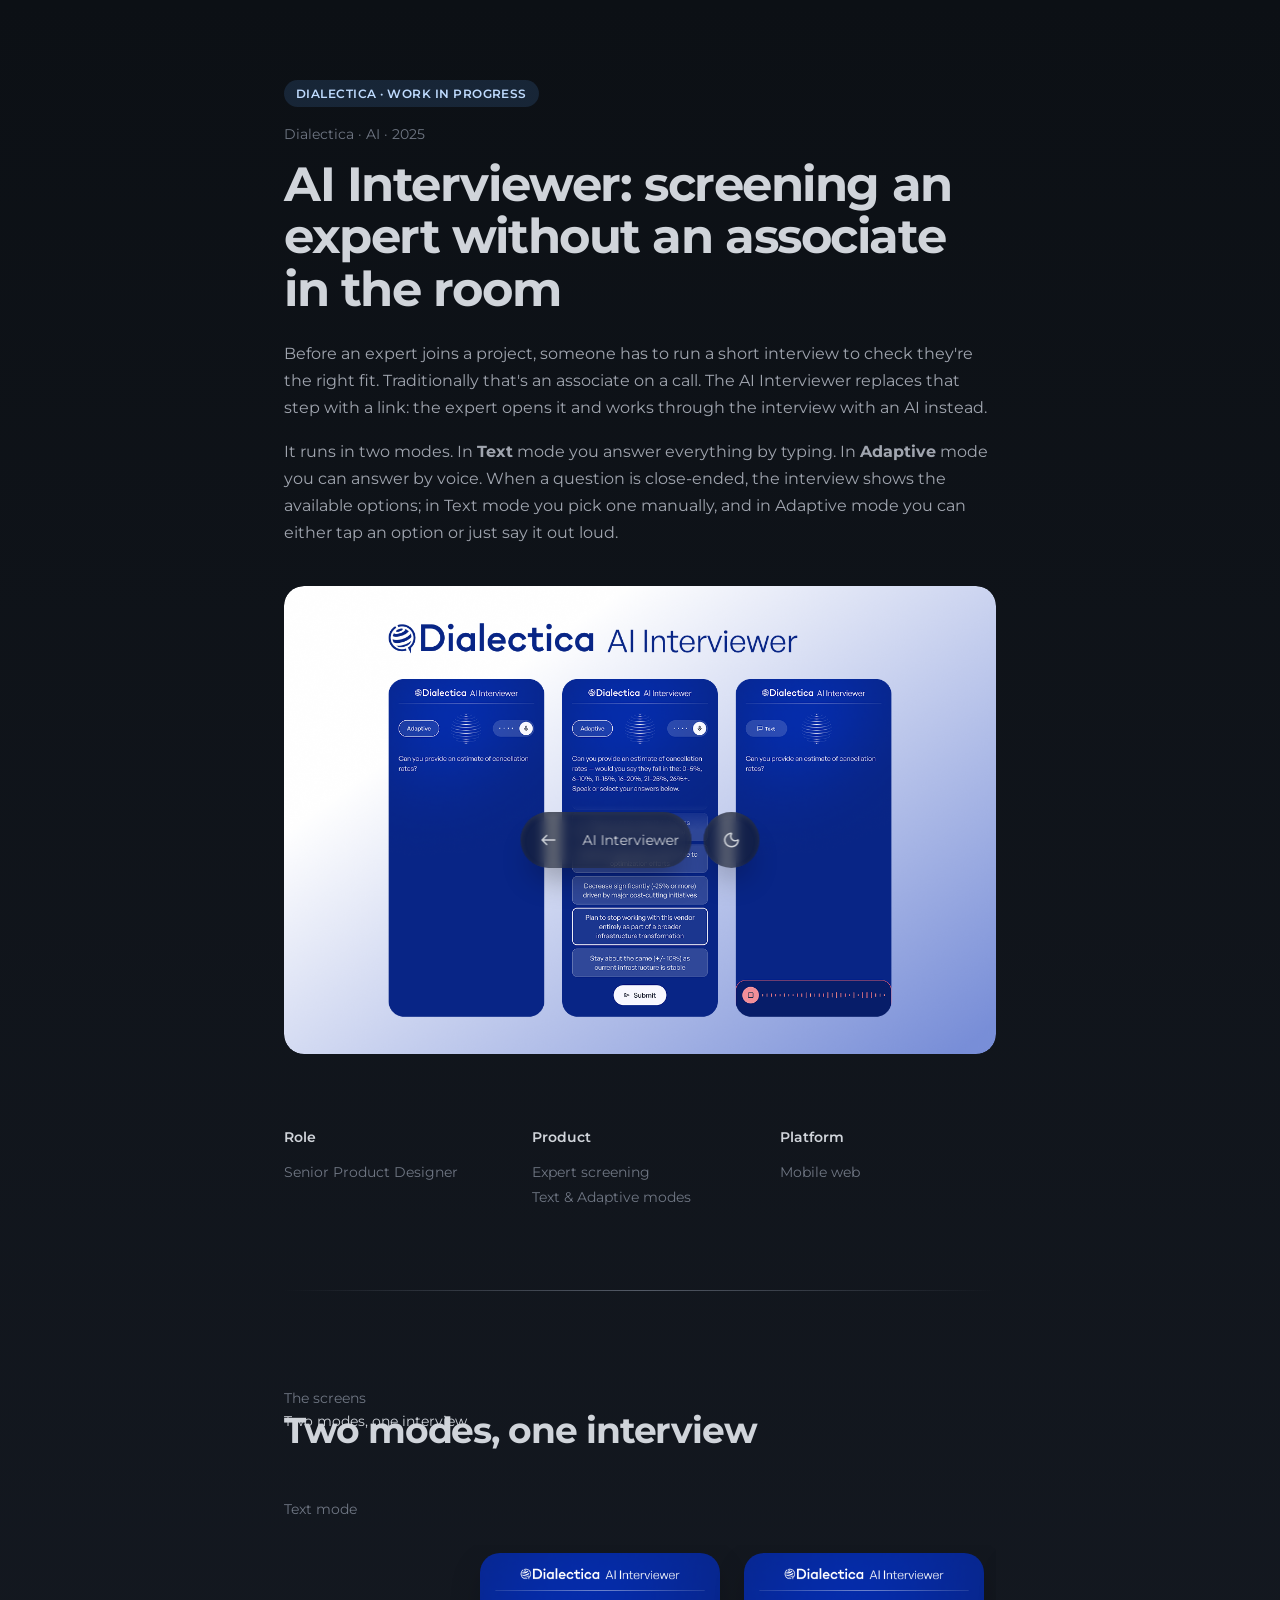
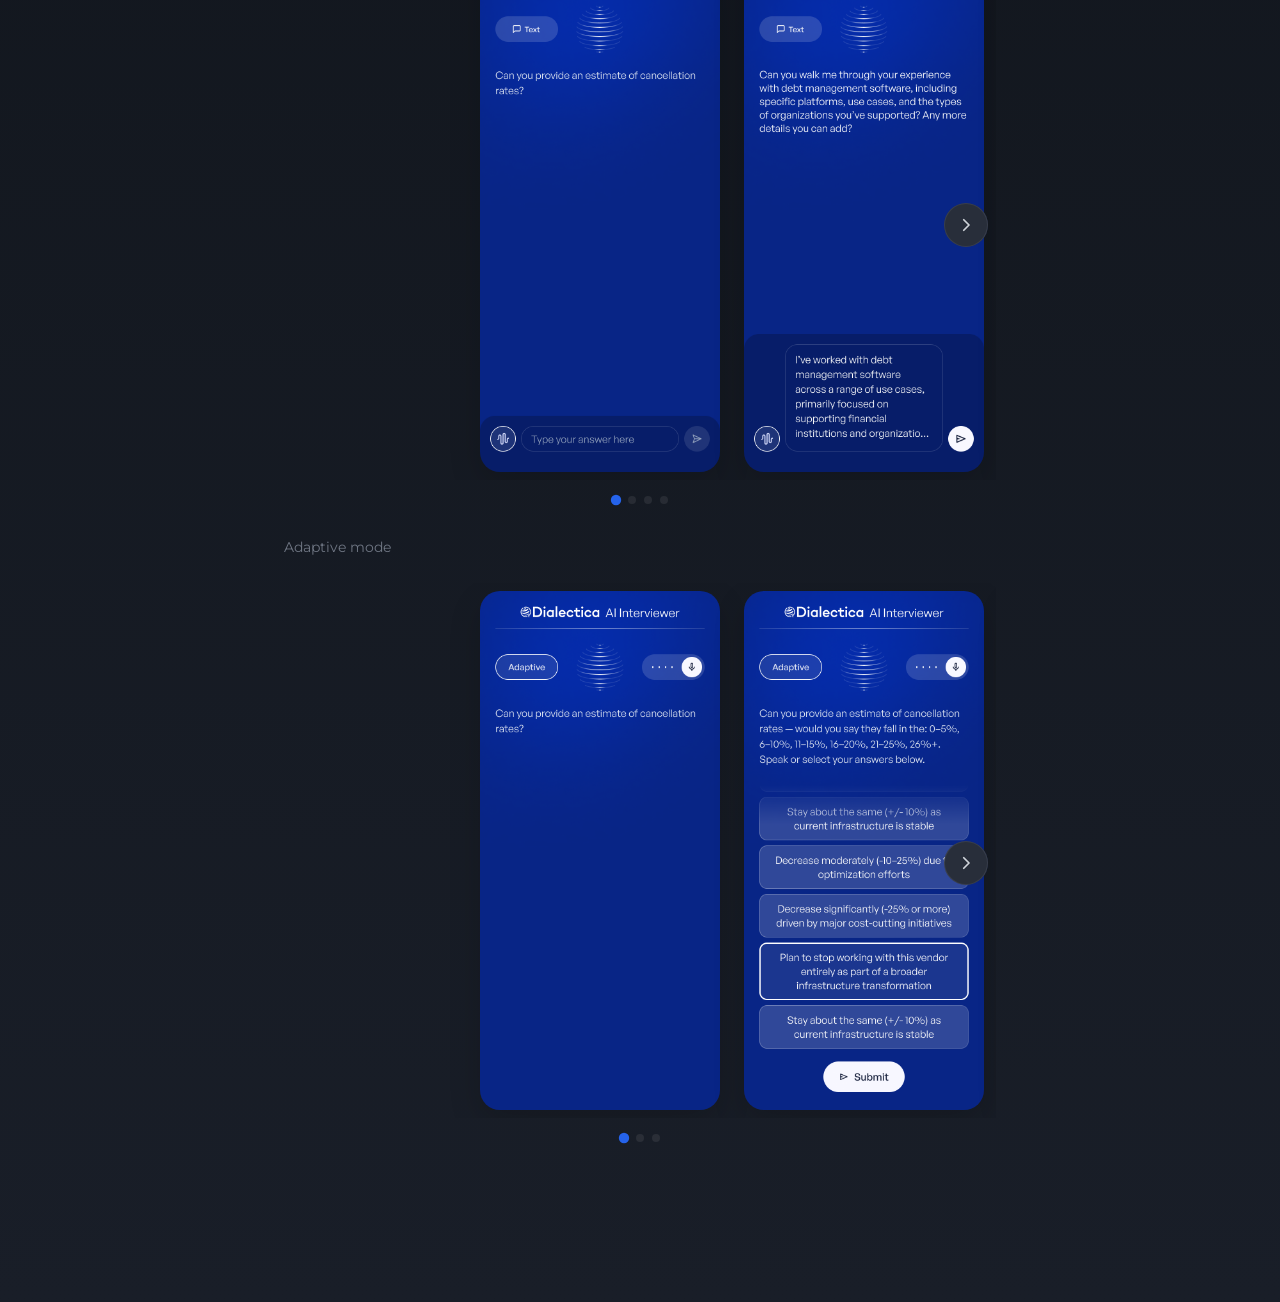
==== case-study-ai-interviewer.html @ 02caef3f "Revamed Present mode" ====
<!DOCTYPE html>
<html lang="en">
<head>
  <meta charset="UTF-8">
  <meta name="viewport" content="width=device-width, initial-scale=1.0">
  <title>AI Interviewer | Pavlos Aliko</title>
  <meta name="description" content="Dialectica's AI Interviewer: an expert screening interview run by an AI instead of an associate. Text and Adaptive (voice) modes.">
  <!-- Social share preview (Open Graph + Twitter) -->
  <meta property="og:type" content="article">
  <meta property="og:site_name" content="Pavlos Aliko">
  <meta property="og:url" content="https://pavlosaliko.design/case-study-ai-interviewer.html">
  <meta property="og:title" content="AI Interviewer | Pavlos Aliko">
  <meta property="og:description" content="Dialectica's AI Interviewer: an expert screening interview run by an AI instead of an associate. Text and Adaptive (voice) modes.">
  <meta property="og:image" content="https://pavlosaliko.design/Images/Case%20studies/AI%20Interviewer%20-%20Snapshot.png">
  <meta property="og:image:width" content="1280">
  <meta property="og:image:height" content="840">
  <meta property="og:image:alt" content="Dialectica AI Interviewer mobile screens">
  <meta name="twitter:card" content="summary_large_image">
  <meta name="twitter:title" content="AI Interviewer | Pavlos Aliko">
  <meta name="twitter:description" content="An expert screening interview run by an AI instead of an associate. Text and Adaptive (voice) modes.">
  <meta name="twitter:image" content="https://pavlosaliko.design/Images/Case%20studies/AI%20Interviewer%20-%20Snapshot.png">
  <link rel="icon" href="data:image/svg+xml,<svg xmlns='http://www.w3.org/2000/svg' viewBox='0 0 32 32'><circle cx='16' cy='16' r='16' fill='%23FFD600'/></svg>">
  <meta http-equiv="Cache-Control" content="no-cache, no-store, must-revalidate">
  <meta http-equiv="Pragma" content="no-cache">
  <meta http-equiv="Expires" content="0">
  <link rel="preconnect" href="https://fonts.googleapis.com">
  <link rel="preconnect" href="https://fonts.gstatic.com" crossorigin>
  <link href="https://fonts.googleapis.com/css2?family=Montserrat:wght@300;400;500;600;700&display=swap" rel="stylesheet">
  <link rel="stylesheet" href="design-system.css">
  <!-- Flash-free theme: apply before paint -->
  <script>
    (function() {
      var t = localStorage.getItem('theme');
      if (!t) { var h = new Date().getHours(); t = (h >= 18 || h < 8) ? 'dark' : 'light'; }
      if (t === 'dark') document.documentElement.setAttribute('data-theme', 'dark');
    })();
  </script>
  <style>
    /* ── Tag colors (AI Interviewer: blue) ── */
    .cs-tag-wip {
      color: #1e40af;
      background: #dbeafe;
    }

    [data-theme="dark"] .cs-tag-wip {
      color: #bfdbfe;
      background: rgba(96, 165, 250, 0.14);
    }

    /* ── Mode carousel ────────────────────────────────────────────
       A swipeable row of tall phone screens. Native scroll-snap does
       the swiping; the JS only wires up the arrows and dots. */
    .ai-carousel {
      position: relative;
      margin-top: var(--space-24);
    }

    .ai-carousel-track {
      display: flex;
      gap: var(--space-24);
      overflow-x: auto;
      scroll-snap-type: x mandatory;
      scroll-behavior: smooth;
      /* Room on the sides so the first/last slide can center. */
      padding: var(--space-8) max(var(--space-16), calc(50% - 160px));
      /* Hide scrollbar (cosmetic; swipe/arrows still work). */
      scrollbar-width: none;
      -ms-overflow-style: none;
      cursor: grab;
    }

    .ai-carousel-track::-webkit-scrollbar { display: none; }
    .ai-carousel-track.is-dragging { cursor: grabbing; scroll-behavior: auto; }
    .ai-carousel-track.is-dragging img { pointer-events: none; }

    .ai-slide {
      flex: 0 0 auto;
      width: clamp(240px, 62%, 300px);
      scroll-snap-align: center;
    }

    .ai-slide img {
      display: block;
      width: 100%;
      border-radius: var(--radius-xl);
      box-shadow: 0 12px 32px rgba(0,0,0,0.16);
      user-select: none;
      -webkit-user-select: none;
    }

    /* ── Arrows ── */
    .ai-arrow {
      position: absolute;
      top: 50%;
      transform: translateY(-50%);
      z-index: 2;
      width: 44px;
      height: 44px;
      display: flex;
      align-items: center;
      justify-content: center;
      border: 1px solid var(--border-meta);
      border-radius: var(--radius-pill);
      background: var(--surface-pill);
      color: var(--text-primary);
      cursor: pointer;
      transition: opacity 0.2s ease, background 0.2s ease;
      backdrop-filter: blur(8px);
    }

    .ai-arrow:hover { background: var(--surface-hover, var(--surface-pill)); }
    .ai-arrow--prev { left: var(--space-8); }
    .ai-arrow--next { right: var(--space-8); }
    .ai-arrow[disabled] { opacity: 0; pointer-events: none; }

    /* ── Dots ── */
    .ai-dots {
      display: flex;
      justify-content: center;
      gap: var(--space-8);
      margin-top: var(--space-16);
    }

    .ai-dot {
      width: 8px;
      height: 8px;
      padding: 0;
      border: none;
      border-radius: 50%;
      background: var(--border-meta);
      cursor: pointer;
      transition: background 0.2s ease, transform 0.2s ease;
    }

    .ai-dot.is-active {
      background: #2563eb;
      transform: scale(1.3);
    }

    .ai-mode-label { margin-top: var(--space-32); }

    /* Hide arrows on touch-first / small screens; swipe is enough. */
    @media (max-width: 768px) {
      .ai-arrow { display: none; }
      .ai-carousel-track {
        padding: var(--space-8) max(var(--space-16), calc(50% - 130px));
      }
      .ai-slide { width: clamp(220px, 78%, 260px); }
    }
  </style>
</head>
<body>

  <div class="page">

    <!-- ── Section: Hero ── -->
    <section class="cs-section">
      <span class="cs-tag-wip reveal">Dialectica · Work in progress</span>
      <p class="cs-label reveal">Dialectica · AI · 2025</p>
      <h1 class="cs-h1 reveal">AI Interviewer: screening an expert without an associate in the room</h1>
      <p class="cs-body reveal reveal-delay-1">Before an expert joins a project, someone has to run a short interview to check they're the right fit. Traditionally that's an associate on a call. The AI Interviewer replaces that step with a link: the expert opens it and works through the interview with an AI instead.</p>
      <p class="cs-body reveal reveal-delay-1">It runs in two modes. In <strong>Text</strong> mode you answer everything by typing. In <strong>Adaptive</strong> mode you can answer by voice. When a question is close-ended, the interview shows the available options; in Text mode you pick one manually, and in Adaptive mode you can either tap an option or just say it out loud.</p>

      <div class="cs-hero-image reveal reveal-delay-2">
        <img src="Images/Case studies/AI Interviewer - Snapshot.png" alt="Dialectica AI Interviewer: three mobile screens showing Adaptive and Text modes on a blue gradient">
      </div>

      <div class="cs-meta reveal reveal-delay-2">
        <div class="cs-meta-col">
          <h4>Role</h4>
          <ul>
            <li>Senior Product Designer</li>
          </ul>
        </div>
        <div class="cs-meta-col">
          <h4>Product</h4>
          <ul>
            <li>Expert screening</li>
            <li>Text &amp; Adaptive modes</li>
          </ul>
        </div>
        <div class="cs-meta-col">
          <h4>Platform</h4>
          <ul>
            <li>Mobile web</li>
          </ul>
        </div>
      </div>
    </section>

    <div class="cs-divider"></div>

    <!-- ── Section: Screens ── -->
    <section class="cs-section">
      <p class="cs-label reveal">The screens</p>
      <h2 class="cs-h2 reveal">Two modes, one interview</h2>

      <!-- Text mode -->
      <p class="cs-label reveal ai-mode-label">Text mode</p>
      <div class="ai-carousel reveal" data-carousel>
        <button class="ai-arrow ai-arrow--prev" aria-label="Previous screen">
          <svg width="18" height="18" viewBox="0 0 18 18" fill="none" xmlns="http://www.w3.org/2000/svg"><path d="M11.25 3.75 6 9l5.25 5.25" stroke="currentColor" stroke-width="1.75" stroke-linecap="round" stroke-linejoin="round"/></svg>
        </button>
        <div class="ai-carousel-track">
          <div class="ai-slide"><img src="Images/Case studies/AI Interviewer/[M] Text.png" alt="Text mode: an open question" draggable="false"></div>
          <div class="ai-slide"><img src="Images/Case studies/AI Interviewer/[M] Text - Long text.png" alt="Text mode: typing a long answer" draggable="false"></div>
          <div class="ai-slide"><img src="Images/Case studies/AI Interviewer/[M] Text - Listening.png" alt="Text mode: listening state" draggable="false"></div>
          <div class="ai-slide"><img src="Images/Case studies/AI Interviewer/[M] Text - Transcribing.png" alt="Text mode: transcribing state" draggable="false"></div>
        </div>
        <button class="ai-arrow ai-arrow--next" aria-label="Next screen">
          <svg width="18" height="18" viewBox="0 0 18 18" fill="none" xmlns="http://www.w3.org/2000/svg"><path d="M6.75 3.75 12 9l-5.25 5.25" stroke="currentColor" stroke-width="1.75" stroke-linecap="round" stroke-linejoin="round"/></svg>
        </button>
        <div class="ai-dots"></div>
      </div>

      <!-- Adaptive mode -->
      <p class="cs-label reveal ai-mode-label">Adaptive mode</p>
      <div class="ai-carousel reveal" data-carousel>
        <button class="ai-arrow ai-arrow--prev" aria-label="Previous screen">
          <svg width="18" height="18" viewBox="0 0 18 18" fill="none" xmlns="http://www.w3.org/2000/svg"><path d="M11.25 3.75 6 9l5.25 5.25" stroke="currentColor" stroke-width="1.75" stroke-linecap="round" stroke-linejoin="round"/></svg>
        </button>
        <div class="ai-carousel-track">
          <div class="ai-slide"><img src="Images/Case studies/AI Interviewer/[M] Adaptive - Open ended.png" alt="Adaptive mode: an open-ended question answered by voice" draggable="false"></div>
          <div class="ai-slide"><img src="Images/Case studies/AI Interviewer/[M] Adaptive - Closed ended - selected.png" alt="Adaptive mode: a close-ended question with a selected option" draggable="false"></div>
          <div class="ai-slide"><img src="Images/Case studies/AI Interviewer/[M] Adaptive - Closed ended - Categorical - selected.png" alt="Adaptive mode: a categorical close-ended question with a selected option" draggable="false"></div>
        </div>
        <button class="ai-arrow ai-arrow--next" aria-label="Next screen">
          <svg width="18" height="18" viewBox="0 0 18 18" fill="none" xmlns="http://www.w3.org/2000/svg"><path d="M6.75 3.75 12 9l-5.25 5.25" stroke="currentColor" stroke-width="1.75" stroke-linecap="round" stroke-linejoin="round"/></svg>
        </button>
        <div class="ai-dots"></div>
      </div>
    </section>

  </div>

  <!-- Nav cluster: back-nav + separate mode pill -->
  <div class="nav-cluster">
  <nav class="back-nav" aria-label="Case study navigation">
    <a href="index.html" class="back-nav-btn" aria-label="Back to home" id="backBtn">
      <svg width="18" height="18" viewBox="0 0 18 18" fill="none" xmlns="http://www.w3.org/2000/svg">
        <path d="M6.6709 3.96967C6.96379 3.67678 7.43855 3.67678 7.73145 3.96967C8.02425 4.26257 8.02431 4.73735 7.73145 5.03022L4.51172 8.24996H15.3008C15.715 8.24996 16.0508 8.58574 16.0508 8.99996C16.0508 9.41415 15.715 9.74996 15.3008 9.74996H4.51172L7.73145 12.9697C8.02425 13.2626 8.02431 13.7374 7.73145 14.0302C7.43858 14.3231 6.96379 14.323 6.6709 14.0302L2.1709 9.53023C2.13891 9.49824 2.11094 9.46355 2.08594 9.42769C2.05521 9.38359 2.0286 9.33641 2.00781 9.28609C1.98707 9.23581 1.97223 9.18371 1.96289 9.13082C1.9554 9.08831 1.95118 9.04462 1.95117 8.99996C1.95117 8.95465 1.95519 8.91023 1.96289 8.86714C1.97198 8.81631 1.98622 8.76617 2.00586 8.71773L2.00977 8.70796C2.02135 8.68057 2.03713 8.65546 2.05176 8.62984C2.0842 8.57299 2.12238 8.5182 2.1709 8.46968L6.6709 3.96967Z" fill="currentColor"/>
      </svg>
    </a>
    <span class="back-nav-title">AI Interviewer</span>
  </nav>
  <div class="mode-dock">
    <button class="back-nav-theme-btn" aria-label="Toggle theme" id="themeToggle">
      <!-- Sun icon (light mode) -->
      <svg class="icon-sun" width="18" height="18" viewBox="0 0 18 18" fill="none" xmlns="http://www.w3.org/2000/svg">
        <g clip-path="url(#clip0_ai_sun)">
          <path d="M9 12C10.6569 12 12 10.6569 12 9C12 7.34315 10.6569 6 9 6C7.34315 6 6 7.34315 6 9C6 10.6569 7.34315 12 9 12Z" stroke="currentColor" stroke-width="1.5" stroke-linecap="round" stroke-linejoin="round"/>
          <path d="M9 1.5V3" stroke="currentColor" stroke-width="1.5" stroke-linecap="round" stroke-linejoin="round"/>
          <path d="M9 15V16.5" stroke="currentColor" stroke-width="1.5" stroke-linecap="round" stroke-linejoin="round"/>
          <path d="M3.69727 3.69727L4.75477 4.75477" stroke="currentColor" stroke-width="1.5" stroke-linecap="round" stroke-linejoin="round"/>
          <path d="M13.2461 13.2461L14.3036 14.3036" stroke="currentColor" stroke-width="1.5" stroke-linecap="round" stroke-linejoin="round"/>
          <path d="M1.5 9H3" stroke="currentColor" stroke-width="1.5" stroke-linecap="round" stroke-linejoin="round"/>
          <path d="M15 9H16.5" stroke="currentColor" stroke-width="1.5" stroke-linecap="round" stroke-linejoin="round"/>
          <path d="M4.75477 13.2461L3.69727 14.3036" stroke="currentColor" stroke-width="1.5" stroke-linecap="round" stroke-linejoin="round"/>
          <path d="M14.3036 3.69727L13.2461 4.75477" stroke="currentColor" stroke-width="1.5" stroke-linecap="round" stroke-linejoin="round"/>
        </g>
        <defs>
          <clipPath id="clip0_ai_sun">
            <rect width="18" height="18" fill="white"/>
          </clipPath>
        </defs>
      </svg>
      <!-- Moon icon (dark mode) -->
      <svg class="icon-moon" width="18" height="18" viewBox="0 0 18 18" fill="none" xmlns="http://www.w3.org/2000/svg">
        <path d="M8.59435 1.51148C9.09391 1.48434 9.46915 1.78355 9.63732 2.1355C9.79833 2.47282 9.79619 2.89957 9.57189 3.25855L9.57286 3.25953C9.12342 3.97862 8.93101 4.82908 9.02696 5.67163C9.12292 6.51418 9.50156 7.29955 10.1012 7.89917C10.7007 8.49855 11.4855 8.87737 12.3277 8.97339C13.1702 9.06934 14.0208 8.87684 14.7399 8.42749L14.8776 8.35328C15.2038 8.20517 15.5678 8.22112 15.8639 8.36206C16.2167 8.53021 16.5157 8.90531 16.4889 9.40406C16.4108 10.8508 15.9151 12.2446 15.0621 13.4158C14.2092 14.5868 13.0351 15.4854 11.6822 16.0037C10.3293 16.5218 8.85511 16.6373 7.4381 16.3357C6.02097 16.034 4.72146 15.3279 3.69689 14.3035C2.67241 13.2791 1.9666 11.9802 1.66466 10.5632C1.36277 9.14614 1.47765 7.67123 1.99571 6.31812C2.51381 4.96519 3.41263 3.79127 4.58361 2.93824C5.75464 2.08517 7.14766 1.58977 8.59435 1.51148ZM7.96642 3.0896C7.06617 3.24697 6.21017 3.60834 5.46642 4.15015C4.52954 4.83265 3.81056 5.77274 3.39611 6.85523C2.98178 7.93761 2.88997 9.1172 3.13146 10.2507C3.37301 11.3843 3.93786 12.4234 4.75743 13.2429C5.577 14.0624 6.61609 14.6275 7.74962 14.8689C8.88319 15.1103 10.0628 15.0177 11.1451 14.6033C12.2274 14.1888 13.1669 13.4697 13.8492 12.533C14.3909 11.7893 14.7515 10.9331 14.9088 10.033C14.0513 10.4193 13.1019 10.571 12.1588 10.4636C10.9793 10.3293 9.88008 9.79906 9.04064 8.95972C8.20121 8.1203 7.6711 7.02105 7.53673 5.84156C7.42928 4.898 7.57968 3.94743 7.96642 3.0896Z" fill="currentColor"/>
      </svg>
    </button>
  </div>
  </div>

  <script src="site.js"></script>

  <!-- Mode carousels: swipe, arrows, and dots -->
  <script>
    document.querySelectorAll('[data-carousel]').forEach(function (root) {
      var track = root.querySelector('.ai-carousel-track');
      var slides = Array.prototype.slice.call(root.querySelectorAll('.ai-slide'));
      var prev = root.querySelector('.ai-arrow--prev');
      var next = root.querySelector('.ai-arrow--next');
      var dotsWrap = root.querySelector('.ai-dots');
      if (!track || !slides.length) return;

      // Build one dot per slide.
      var dots = slides.map(function (_, i) {
        var d = document.createElement('button');
        d.className = 'ai-dot';
        d.setAttribute('aria-label', 'Go to screen ' + (i + 1));
        d.addEventListener('click', function () { scrollToIndex(i); });
        dotsWrap.appendChild(d);
        return d;
      });

      function slideStep() {
        // Distance from one slide's start to the next.
        if (slides.length < 2) return slides[0].offsetWidth;
        return slides[1].offsetLeft - slides[0].offsetLeft;
      }

      function currentIndex() {
        var center = track.scrollLeft + track.clientWidth / 2;
        var best = 0, bestDist = Infinity;
        slides.forEach(function (s, i) {
          var c = s.offsetLeft + s.offsetWidth / 2;
          var dist = Math.abs(c - center);
          if (dist < bestDist) { bestDist = dist; best = i; }
        });
        return best;
      }

      function scrollToIndex(i) {
        i = Math.max(0, Math.min(slides.length - 1, i));
        var s = slides[i];
        track.scrollTo({
          left: s.offsetLeft - (track.clientWidth - s.offsetWidth) / 2,
          behavior: 'smooth'
        });
      }

      function update() {
        var idx = currentIndex();
        dots.forEach(function (d, i) { d.classList.toggle('is-active', i === idx); });
        if (prev) prev.disabled = idx === 0;
        if (next) next.disabled = idx === slides.length - 1;
      }

      if (prev) prev.addEventListener('click', function () { scrollToIndex(currentIndex() - 1); });
      if (next) next.addEventListener('click', function () { scrollToIndex(currentIndex() + 1); });

      var raf;
      track.addEventListener('scroll', function () {
        if (raf) cancelAnimationFrame(raf);
        raf = requestAnimationFrame(update);
      });

      // Click-and-drag to scroll (desktop mice).
      var down = false, startX = 0, startScroll = 0, moved = false;
      track.addEventListener('pointerdown', function (e) {
        if (e.pointerType === 'touch') return; // native touch scroll handles this
        down = true; moved = false;
        startX = e.clientX;
        startScroll = track.scrollLeft;
        track.classList.add('is-dragging');
      });
      window.addEventListener('pointermove', function (e) {
        if (!down) return;
        var dx = e.clientX - startX;
        if (Math.abs(dx) > 3) moved = true;
        track.scrollLeft = startScroll - dx;
      });
      window.addEventListener('pointerup', function () {
        if (!down) return;
        down = false;
        track.classList.remove('is-dragging');
        if (moved) scrollToIndex(currentIndex()); // snap to nearest
      });

      update();
      window.addEventListener('resize', update);
    });
  </script>

</body>
</html>
---- design-system.css ----
/* ═══════════════════════════════════════════════════════
   Design System — Pavlos Aliko Portfolio
   This file has two parts:
   1. Tokens — colors, type, spacing, radius, motion.
   2. Components — shared styles used across every page.
   Page-specific styles stay inside each page.
   ═══════════════════════════════════════════════════════ */


/* ── Typography ── */

:root {
  --font-sans: 'Montserrat', sans-serif;

  /* Type scale — headings & display */
  --font-display:    clamp(36px, 5vw, 56px); /* home hero */
  --font-display-sm: 32px;                   /* profile name */
  --font-h1:         clamp(32px, 5vw, 48px); /* page titles */
  --font-h1-sm:      clamp(28px, 6vw, 42px); /* compact page titles (coming soon) */
  --font-h2:         clamp(26px, 4vw, 36px); /* section titles */
  --font-title-lg:   24px;                   /* profile subtitle */
  --font-title:      20px;                   /* change titles */
  --font-title-sm:   18px;                   /* card titles */
  --font-h3:         16px;                   /* sub-headings */

  /* Type scale — text */
  --font-lead:    17px; /* hero paragraph */
  --font-body:    16px; /* case study body text */
  --font-callout: 15px; /* header name, short intros */
  --font-small:   14px; /* card text, labels, nav */
  --font-caption: 13px; /* captions, footnotes */
  --font-tag:     12px; /* tags, eyebrows, uppercase labels */
  --font-badge:   11px; /* tiny badges */

  /* Type scale — numbers */
  --font-stat-lg: 30px; /* big stat numbers */
  --font-stat:    28px; /* compact stat numbers */
}


/* ── Spacing (named by pixel value) ── */

:root {
  --space-2:  2px;
  --space-4:  4px;
  --space-6:  6px;
  --space-8:  8px;
  --space-10: 10px;
  --space-12: 12px;
  --space-16: 16px;
  --space-20: 20px;
  --space-24: 24px;
  --space-28: 28px;
  --space-32: 32px;
  --space-40: 40px;
  --space-48: 48px;
  --space-56: 56px;
  --space-64: 64px;
  --space-80: 80px;
}


/* ── Radius ── */

:root {
  --radius-xs:   8px;
  --radius-sm:   10px;
  --radius-md:   12px;
  --radius-lg:   16px;
  --radius-xl:   20px;
  --radius-2xl:  24px;
  --radius-pill: 100px;
}


/* ── Motion ── */

:root {
  --ease: cubic-bezier(0.25, 0.46, 0.45, 0.94);
}


/* ── Layout ── */

:root {
  --container-text: 760px;  /* text lane of the page grid */
  --container-wide: 1024px; /* wide lane of the page grid (.cs-wide) */
}


/* ── Color Primitives ── */

:root {
  --light10:  #fdfcfd; /* white     */
  --light20:  #faf9fa; /* gray-50   */
  --light30:  #f5f3f4; /* gray-100  */
  --light40:  #e5e8eb; /* gray-200  */
  --light50:  #d0d4da; /* gray-300  */
  --light60:  #a0a5af; /* gray-400  */
  --light70:  #6f7683; /* gray-500  */
  --light80:  #535a66; /* gray-600  */
  --light90:  #414855; /* gray-700  */
  --light100: #282e3a; /* gray-800  */
  --light110: #191e28; /* gray-900  */
  --light120: #0c1015; /* gray-950  */
}


/* ── Semantic Tokens — Light Mode ── */

:root {
  /* Backgrounds */
  --bg-start: var(--light20);
  --bg-end:   var(--light40);

  /* Text */
  --text-primary:   var(--light110);
  --text-secondary: var(--light70);
  --text-body:      var(--light90);
  --text-bio:       var(--light100);

  /* Surfaces */
  --surface:          var(--light10);
  --surface-raised:   var(--light30);
  --surface-card:     var(--light10);
  --surface-pill:     var(--light10);
  --surface-tag:      var(--light30);
  --surface-kpi-icon: var(--light30);

  /* Borders */
  --border:       rgba(0, 0, 0, 0.06);
  --border-card:  var(--light10);
  --border-meta:  rgba(0, 0, 0, 0.08);
  --border-entry: rgba(0, 0, 0, 0.06);

  /* Navigation — overridden per page */
  --header-bg: rgba(253, 252, 253, 0.92); /* light10 @ 92% */
  --nav-bg:     rgba(253, 252, 253, 0.64); /* light10 @ 64% */
  --nav-shadow: 0px 20px 30px -10px rgba(25, 30, 40, 0.17), inset 0px 2px 8px 0px var(--light10);

  /* Interactive */
  --hover:   var(--light40);
  --pressed: var(--light50);

  /* Dividers */
  --divider-mid:  var(--light60);
  --divider-edge: var(--light40);

  /* Sticky section heading */
  --shead-tint: rgba(253, 252, 253, 0.72); /* light10 @ 72% */

  /* Icons */
  --icon-color: var(--light110);

  /* Misc */
  --year-bg:             rgba(253, 252, 253, 0.72); /* light10 @ 72% */
  --year-color:          var(--light70);
  --img-wrapper-bg:      rgba(253, 252, 253, 0.40); /* light10 @ 40% */
  --img-shadow:          0px 20px 30px -10px rgba(1, 13, 72, 0.64);
  --img-shadow-dim:      0px 20px 30px -10px rgba(1, 13, 72, 0.384); /* 60% of --img-shadow */
  --footer-color:        var(--light70);
  --footer-link:         var(--light70);
  --avatar-bg:           var(--light40);
  --tag-bg:              var(--light30);
  --present-bg:          rgba(25, 30, 40, 0.07);  /* light110 @ 7% */
  --image-frame-bg:      var(--light10);
  --hero-gradient-start: #dce8ff;
  --hero-gradient-end:   #f5d0d0;
  --hero-img-shadow:     0px 20px 40px -10px rgba(1, 13, 72, 0.30);
}


/* ── Semantic Tokens — Dark Mode ── */

[data-theme="dark"] {
  /* Backgrounds */
  --bg-start: var(--light120);
  --bg-end:   var(--light110);

  /* Text */
  --text-primary:   var(--light50);
  --text-secondary: var(--light70);
  --text-body:      var(--light60);
  --text-bio:       var(--light60);

  /* Surfaces */
  --surface:          var(--light110);
  --surface-raised:   var(--light100);
  --surface-card:     var(--light100);
  --surface-pill:     var(--light100);
  --surface-tag:      var(--light100);
  --surface-kpi-icon: var(--light100);

  /* Borders */
  --border:       rgba(255, 255, 255, 0.06);
  --border-card:  var(--light100);
  --border-meta:  rgba(255, 255, 255, 0.08);
  --border-entry: rgba(255, 255, 255, 0.06);

  /* Navigation — overridden per page */
  --header-bg: rgba(12, 16, 21, 0.92); /* light120 @ 92% */
  --nav-bg:     rgba(25, 30, 40, 0.64); /* light110 @ 64% */
  --nav-shadow: 0px 20px 30px -10px rgba(0, 0, 0, 0.30), inset 0px 2px 5px 0px rgba(65, 72, 85, 0.48);

  /* Interactive */
  --hover:   var(--light90);
  --pressed: var(--light80);

  /* Dividers */
  --divider-mid:  var(--light80);
  --divider-edge: var(--light100);

  /* Sticky section heading */
  --shead-tint: rgba(25, 30, 40, 0.72); /* light110 @ 72% */

  /* Icons */
  --icon-color: var(--light50);

  /* Misc */
  --year-bg:             rgba(25, 30, 40, 0.72);  /* light110 @ 72% */
  --year-color:          var(--light60);
  --img-wrapper-bg:      rgba(25, 30, 40, 0.40);  /* light110 @ 40% */
  --img-shadow:          0px 20px 30px -10px rgba(0, 0, 0, 0.50);
  --img-shadow-dim:      0px 20px 30px -10px rgba(0, 0, 0, 0.30); /* 60% of --img-shadow */
  --footer-color:        var(--light70);
  --footer-link:         var(--light60);
  --avatar-bg:           var(--light90);
  --tag-bg:              var(--light100);
  --present-bg:          rgba(255, 255, 255, 0.08);
  --image-frame-bg:      var(--light100);
  --hero-gradient-start: #1a2540;
  --hero-gradient-end:   #2a1a1a;
  --hero-img-shadow:     0px 20px 40px -10px rgba(0, 0, 0, 0.50);
}


/* ── Theme Transition ── */

body.theme-transitioning,
body.theme-transitioning *,
body.theme-transitioning *::before,
body.theme-transitioning *::after {
  transition: background-color 0.32s ease, color 0.32s ease, border-color 0.32s ease, box-shadow 0.32s ease, background 0.32s ease !important;
}


/* ═══════════════════════════════════════════════════════
   COMPONENTS
   Shared styles used across every page.
   Tokens for these live in the section above.
   Page-specific styles stay inside each page.
   ═══════════════════════════════════════════════════════ */


/* ── Reset & Base ── */

*, *::before, *::after { margin: 0; padding: 0; box-sizing: border-box; }

html {
  scroll-behavior: smooth;
  -webkit-font-smoothing: antialiased;
  -moz-osx-font-smoothing: grayscale;
}

body {
  font-family: var(--font-sans);
  color: var(--text-primary);
  background: linear-gradient(180deg, var(--bg-start) 0%, var(--bg-end) 100%);
  min-height: 100vh;
  line-height: 1.6;
  /* Trims the 100vw .cs-shead-scrim. Must be `clip`, not `hidden`: `hidden`
     would make body a scroll container and every sticky heading would pin to
     it instead of the viewport, which is to say not at all. */
  overflow-x: clip;
}

a { color: inherit; text-decoration: none; }

img { display: block; max-width: 100%; }


/* ═══════════════════════════════════════════════════════
   Containers
   .page is a content grid with two lanes:
   - text lane (760px incl. gutters) — every child lands here by default
   - wide lane (1024px incl. gutters) — add .cs-wide to a direct child
     of .page to stretch it (big images, the comparison slider)
   .card is the text container: surface, padding, radius.
   .cs-hero-image and .cs-image-frame are the image containers.
   ═══════════════════════════════════════════════════════ */

.page {
  --page-gutter: var(--space-24);
  display: grid;
  grid-template-columns:
    [full-start] minmax(var(--page-gutter), 1fr)
    [wide-start] minmax(0, calc((var(--container-wide) - var(--container-text)) / 2))
    [text-start] min(calc(var(--container-text) - 2 * var(--page-gutter)), calc(100% - 2 * var(--page-gutter))) [text-end]
    minmax(0, calc((var(--container-wide) - var(--container-text)) / 2)) [wide-end]
    minmax(var(--page-gutter), 1fr) [full-end];
  padding: var(--space-80) 0 160px;
}

.page > * { grid-column: text; }

/* Works at any depth, not just on a direct child of .page — a wide element has
   to be able to sit inside the box its heading owns. The width is stated
   outright and the negative margin centres it, which is a no-op when the
   element does land in the wide lane and the lane is already that width. */
.cs-wide {
  --wide-w: min(calc(var(--container-wide) - 2 * var(--page-gutter)),
                calc(100vw - 2 * var(--page-gutter)));
  grid-column: wide;
  width: var(--wide-w);
  max-width: none;
  margin-left: calc((100% - var(--wide-w)) / 2);
}

.card {
  background: var(--surface-card);
  border-radius: var(--radius-lg);
  padding: var(--space-24);
}


/* ── Section ── */

.cs-section { margin-bottom: var(--space-80); }
.cs-section:last-child { margin-bottom: 0; }


/* ── Section Label ── */

.cs-label {
  font-size: var(--font-small);
  font-weight: 400;
  color: var(--text-secondary);
  margin-bottom: var(--space-12);
}


/* ── Titles ── */

.cs-h1 {
  font-size: var(--font-h1);
  font-weight: 700;
  line-height: 1.1;
  letter-spacing: -0.03em;
  color: var(--text-primary);
  margin-bottom: var(--space-24);
}

.cs-h2 {
  font-size: var(--font-h2);
  font-weight: 700;
  line-height: 1.14;
  letter-spacing: -0.03em;
  color: var(--text-primary);
  margin-bottom: var(--space-16);
}

.cs-h3 {
  font-size: var(--font-h3);
  font-weight: 600;
  line-height: 1.4;
  color: var(--text-primary);
  margin-bottom: var(--space-8);
}


/* ── Sticky Section Heading ──
   site.js wraps every eyebrow immediately followed by its title — .cs-label +
   .cs-h2, and .cs-change-eyebrow + .cs-change-title — in a .cs-sticky-head and
   pins the pair to the top of the viewport. 8px after it pins, the title
   cross-fades into a copy of itself set at eyebrow size (.cs-title-mini); the
   two share one grid cell, so the collapse happens in place. site.js copies the
   eyebrow's own type onto the copy, so each pattern shrinks to its own scale.

   Nothing here is positioned by script. Scrolling runs on the compositor and
   so does `position: sticky`, but anything JavaScript moves during a scroll
   arrives a frame late and visibly wobbles. So the browser does the pinning,
   and site.js only ever toggles a class.

   That works because of one rule the markup has to keep: a heading's immediate
   parent is the box holding everything that heading owns. Sticky pins it while
   that box is on screen and pushes it out as the box ends — so the box has to
   end where the heading's content does. `.cs-section` is that box for most
   headings; see .cs-shead-group below.

   The box carries no height beyond the bar — the title overflows it and
   .cs-shead-spacer holds the rest of the space in the flow. Sticky lets go
   when the element's own bottom reaches the bottom of its box, so a box tall
   enough for the full title would release about 100px early, snapping the
   title back to full size while the bar still looked pinned. */

.cs-sticky-head {
  --shead-pad-t: var(--space-16);
  --shead-pad-b: var(--space-16);
  --shead-bar: calc(var(--shead-pad-t) + var(--shead-pad-b) + var(--font-small) * 3.2);

  position: sticky;
  top: 0;
  z-index: 5;
  height: var(--shead-bar);
  padding: var(--shead-pad-t) 0 var(--shead-pad-b);
  /* Only the text itself should catch clicks — the rest of the pinned box sits
     over content that is still scrolling behind it. */
  pointer-events: none;
}

.cs-shead-label,
.cs-shead-title { pointer-events: auto; }

/* Scoped to the wrapper only to outrank the page-level rules on the patterns
   these are applied to — the bar owns its own spacing in both directions. */
.cs-sticky-head .cs-shead-label,
.cs-sticky-head .cs-shead-title { margin-bottom: 0; }

.cs-title-swap { display: grid; }
.cs-title-swap > * { grid-area: 1 / 1; }

/* Holds the space the title gives up by overflowing the pinned box above.
   site.js sets the height. */
.cs-shead-spacer { height: 0; }

/* A box that exists only so the heading inside it has something to be sticky
   within. Needed wherever a section holds more than one heading — the section
   would otherwise keep the first one pinned across all the others. */
.cs-shead-group { display: block; }

/* The swap has direction: the big title leaves upward, the small one arrives
   from below, both travelling 8px. */
.cs-shead-title {
  transition: opacity 0.16s var(--ease),
              transform 0.16s var(--ease);
}

.cs-title-mini {
  align-self: start;
  /* Type is copied off the eyebrow by site.js; this is only the pre-script
     fallback. */
  font-size: var(--font-small);
  font-weight: 400;
  line-height: 1.6;
  color: var(--text-primary);
  opacity: 0;
  transform: translateY(8px);
  pointer-events: none;
  transition: opacity 0.22s var(--ease) 0.06s,
              transform 0.22s var(--ease) 0.06s;

  /* Long titles wrap to two lines at most; site.js sizes the fill to match. */
  display: -webkit-box;
  -webkit-box-orient: vertical;
  -webkit-line-clamp: 2;
  line-clamp: 2;
  overflow: hidden;
}

.cs-sticky-head.is-stuck .cs-shead-title {
  opacity: 0;
  transform: translateY(-8px);
  pointer-events: none;
}

.cs-sticky-head.is-stuck .cs-title-mini {
  opacity: 1;
  transform: translateY(0);
}

/* The scroll edge. There is no panel and no border — content simply blurs and
   darkens as it passes under the heading, the way iOS does it.

   A single backdrop-filter would blur evenly and stop on a visible line, so
   site.js builds a stack of five layers instead. Each one is masked to its own
   band, and because each blurs whatever the layer beneath it already produced,
   the blur compounds toward the top of the screen and ramps off to nothing at
   the bottom. Fixed rather than absolute so it can span the full width without
   pushing the page sideways.

   Absolute inside the heading rather than fixed to the viewport, so it is
   carried by the same sticky positioning and needs no script to keep up with
   it — including on the way out, when the two leave together.

   Opacity never goes on .cs-shead-scrim itself, only on the layers: an ancestor
   with opacity < 1 becomes a backdrop root and the children would have nothing
   left to blur. */
.cs-shead-scrim {
  position: absolute;
  top: 0;
  /* Edge to edge from inside the text lane. Relies on body's overflow-x. */
  width: 100vw;
  margin-left: calc((100% - 100vw) / 2);
  height: calc(var(--shead-bar) + 40px);
  z-index: -1; /* behind the heading's own text, over the page */
  pointer-events: none;
}

.cs-shead-scrim > span {
  position: absolute;
  inset: 0;
  opacity: 0;
  transition: opacity 0.3s var(--ease);
}

/* Tint — strongest at the top edge, gone well before the bottom. */
.cs-shead-scrim::after {
  content: '';
  position: absolute;
  inset: 0;
  opacity: 0;
  transition: opacity 0.3s var(--ease);
  background: linear-gradient(180deg, var(--shead-tint) 0%, transparent 100%);
}

.cs-sticky-head.is-stuck .cs-shead-scrim > span,
.cs-sticky-head.is-stuck .cs-shead-scrim::after { opacity: 1; }

/* Bands run bottom to top: weakest and lowest first, strongest against the
   top edge, each overlapping its neighbours so no step is visible. */
.cs-shead-scrim > span:nth-child(1) {
  -webkit-backdrop-filter: blur(0.5px);
          backdrop-filter: blur(0.5px);
  -webkit-mask-image: linear-gradient(to top, transparent 0%, #000 14%, #000 29%, transparent 43%);
          mask-image: linear-gradient(to top, transparent 0%, #000 14%, #000 29%, transparent 43%);
}

.cs-shead-scrim > span:nth-child(2) {
  -webkit-backdrop-filter: blur(1px);
          backdrop-filter: blur(1px);
  -webkit-mask-image: linear-gradient(to top, transparent 14%, #000 29%, #000 43%, transparent 57%);
          mask-image: linear-gradient(to top, transparent 14%, #000 29%, #000 43%, transparent 57%);
}

.cs-shead-scrim > span:nth-child(3) {
  -webkit-backdrop-filter: blur(2px);
          backdrop-filter: blur(2px);
  -webkit-mask-image: linear-gradient(to top, transparent 29%, #000 43%, #000 57%, transparent 71%);
          mask-image: linear-gradient(to top, transparent 29%, #000 43%, #000 57%, transparent 71%);
}

.cs-shead-scrim > span:nth-child(4) {
  -webkit-backdrop-filter: blur(4px);
          backdrop-filter: blur(4px);
  -webkit-mask-image: linear-gradient(to top, transparent 43%, #000 57%, #000 71%, transparent 86%);
          mask-image: linear-gradient(to top, transparent 43%, #000 57%, #000 71%, transparent 86%);
}

/* Stays solid to the very top so the blurriest part is the screen edge. */
.cs-shead-scrim > span:nth-child(5) {
  -webkit-backdrop-filter: blur(8px);
          backdrop-filter: blur(8px);
  -webkit-mask-image: linear-gradient(to top, transparent 57%, #000 71%, #000 100%);
          mask-image: linear-gradient(to top, transparent 57%, #000 71%, #000 100%);
}

@media (prefers-reduced-motion: reduce) {
  .cs-shead-scrim > span,
  .cs-shead-scrim::after,
  .cs-shead-title,
  .cs-title-mini { transition: none; }
}


/* ── Body Text ── */

.cs-body {
  font-size: var(--font-body);
  font-weight: 400;
  line-height: 1.7;
  color: var(--text-body);
}

.cs-body + .cs-body { margin-top: var(--space-16); }


/* ── Divider ── */

.cs-divider {
  width: 100%;
  height: 1px;
  background: linear-gradient(to right, transparent, var(--divider-mid), transparent);
  margin-bottom: var(--space-80);
}


/* ── Tag (colors set per page) ── */

.cs-tag-wip {
  display: inline-block;
  font-size: var(--font-tag);
  font-weight: 600;
  letter-spacing: 0.04em;
  text-transform: uppercase;
  padding: var(--space-4) var(--space-12);
  border-radius: var(--radius-pill);
  margin-bottom: var(--space-16);
}


/* ── Hero Image ── */

.cs-hero-image {
  margin-top: var(--space-40);
  border-radius: var(--radius-xl);
  overflow: hidden;
}

.cs-hero-image img {
  width: 100%;
  display: block;
  border-radius: var(--radius-xl);
}

/* Gradient variant: colored backdrop, image fully framed with equal padding */
.cs-hero-image--gradient {
  background: linear-gradient(135deg, var(--hero-gradient-start) 0%, var(--hero-gradient-end) 100%);
  padding: var(--space-32);
}

.cs-hero-image--gradient img {
  border-radius: var(--radius-md);
  box-shadow: var(--hero-img-shadow);
}


/* ── Framed Image ── */

.cs-image-frame {
  margin-top: var(--space-24);
  background: var(--image-frame-bg);
  border-radius: var(--radius-lg);
  padding: var(--space-24);
}

.cs-image-frame img {
  width: 100%;
  border-radius: var(--radius-sm);
  /* drop-shadow follows the image's alpha channel, so PNGs with transparent
     rounded corners cast a shadow that hugs their real silhouette — no white
     corner gap. Opaque images fall back to the rounded box, same as box-shadow. */
  filter: drop-shadow(0 8px 24px rgba(0, 0, 0, 0.10));
}

.cs-image-caption {
  margin-top: var(--space-12);
  font-size: var(--font-caption);
  color: var(--text-secondary);
  text-align: center;
}


/* ── Lightbox (click an image to view it full size) ──
   Zoomable images are opted in by the selector list in site.js; the overlay
   element itself is built there on first open, so no page has to carry markup
   for it. */

.cs-zoomable {
  cursor: zoom-in;
}

.cs-lightbox {
  position: fixed;
  inset: 0;
  z-index: 1000;
  display: flex;
  align-items: center;
  justify-content: center;
  padding: var(--space-24);
  /* Light enough that the page still reads through as blurred shapes — a scrim,
     not a blackout. Past about 0.7 the blur stops being visible at all. */
  background: rgba(16, 18, 24, 0.4);
  backdrop-filter: blur(10px) saturate(0.9);
  -webkit-backdrop-filter: blur(10px) saturate(0.9);
  opacity: 0;
  transition: opacity 0.22s var(--ease);
  cursor: zoom-out;
}

.cs-lightbox.is-open { opacity: 1; }

.cs-lightbox img {
  display: block;
  /* Natural size when it fits, otherwise capped to the viewport. */
  width: auto;
  height: auto;
  max-width: 100%;
  max-height: 100%;
  border-radius: var(--radius-sm);
  box-shadow: 0 24px 64px rgba(0, 0, 0, 0.45);
  transform: scale(0.97);
  transition: transform 0.22s var(--ease);
  cursor: default;
}

.cs-lightbox.is-open img { transform: scale(1); }

.cs-lightbox-close {
  position: fixed;
  top: var(--space-24);
  right: var(--space-24);
  width: 44px;
  height: 44px;
  display: flex;
  align-items: center;
  justify-content: center;
  padding: 0;
  border: none;
  border-radius: var(--radius-pill);
  background: rgba(255, 255, 255, 0.12);
  color: #fff;
  cursor: pointer;
  transition: background 0.2s var(--ease);
  -webkit-tap-highlight-color: transparent;
}

@media (hover: hover) {
  .cs-lightbox-close:hover { background: rgba(255, 255, 255, 0.24); }
}

body.is-lightbox-open { overflow: hidden; }

@media (prefers-reduced-motion: reduce) {
  .cs-lightbox,
  .cs-lightbox img { transition: none; }
  .cs-lightbox img { transform: none; }
}


/* ── Metadata Row ── */

.cs-meta {
  display: grid;
  grid-template-columns: repeat(3, 1fr);
  gap: var(--space-32);
  margin-top: var(--space-40);
  padding-top: var(--space-32);
  /*border-top: 1px solid var(--border-meta);*/
}

.cs-meta-col h4 {
  font-size: var(--font-small);
  font-weight: 600;
  color: var(--text-primary);
  margin-bottom: var(--space-12);
}

.cs-meta-col p,
.cs-meta-col li {
  font-size: var(--font-small);
  font-weight: 400;
  color: var(--text-secondary);
  line-height: 1.8;
  list-style: none;
}


/* ── Design Change List (pairs with .card in markup) ── */

.cs-change-list {
  margin-top: var(--space-24);
  display: flex;
  flex-direction: column;
  gap: var(--space-12);
}

.cs-change-item {
  display: flex;
  gap: var(--space-16);
  align-items: flex-start;
}

.cs-change-number {
  width: 32px;
  height: 32px;
  border-radius: var(--radius-sm);
  background: var(--surface-kpi-icon);
  display: flex;
  align-items: center;
  justify-content: center;
  flex-shrink: 0;
  font-size: var(--font-small);
  font-weight: 600;
  color: var(--text-primary);
}

.cs-change-content h4 {
  font-size: var(--font-small);
  font-weight: 600;
  color: var(--text-primary);
  margin-bottom: var(--space-4);
}

.cs-change-content p {
  font-size: var(--font-small);
  font-weight: 400;
  color: var(--text-body);
  line-height: 1.6;
}


/* ── App Screens Stage (radius/shadow set per page) ── */

.cs-stage { margin-top: var(--space-24); }

.cs-stage-grid {
  display: grid;
  grid-template-columns: repeat(3, 1fr);
  gap: var(--space-16);
  align-items: center;
  justify-items: center;
}

.cs-stage-grid img {
  height: 460px;
  width: auto;
  max-width: 100%;
}


/* ── Back Nav Dock ── */

.back-nav {
  position: fixed;
  bottom: 32px;
  left: 50%;
  transform: translateX(-50%);
  display: flex;
  align-items: center;
  gap: var(--space-2);
  padding: var(--space-4);
  background: var(--nav-bg);
  backdrop-filter: blur(6px);
  -webkit-backdrop-filter: blur(6px);
  border-radius: var(--radius-pill);
  box-shadow: var(--nav-shadow);
  z-index: 200;
  white-space: nowrap;
}

.back-nav-btn {
  display: flex;
  align-items: center;
  justify-content: center;
  gap: var(--space-4);
  width: 48px;
  height: 48px;
  padding: 0;
  border-radius: var(--radius-pill);
  border: none;
  background: transparent;
  cursor: pointer;
  text-decoration: none;
  color: var(--icon-color);
  font-family: var(--font-sans);
  font-size: var(--font-small);
  font-weight: 500;
  transition: background 0.2s var(--ease),
              transform 0.15s var(--ease);
  -webkit-tap-highlight-color: transparent;
}

@media (hover: hover) {
  .back-nav-btn:hover { background: var(--hover); }
  .back-nav-btn:active { background: var(--pressed); transform: scale(0.96); }
}

.back-nav-btn.pressed { background: var(--pressed); transform: scale(0.96); }

.back-nav-separator {
  width: 1px;
  height: 24px;
  background: linear-gradient(to bottom, transparent, var(--divider-mid), transparent);
  flex-shrink: 0;
  transform-origin: center;
}

.back-nav-title {
  font-size: var(--font-small);
  font-weight: 400;
  color: var(--text-primary);
  padding: 0 var(--space-8);
}


/* ── Theme Toggle Button ── */

.back-nav-theme-btn {
  width: 48px;
  height: 48px;
  border-radius: var(--radius-pill);
  border: none;
  background: transparent;
  display: flex;
  align-items: center;
  justify-content: center;
  cursor: pointer;
  color: var(--icon-color);
  transition: background 0.2s var(--ease),
              transform 0.15s var(--ease);
  -webkit-tap-highlight-color: transparent;
  flex-shrink: 0;
}

@media (hover: hover) {
  .back-nav-theme-btn:hover { background: var(--hover); }
  .back-nav-theme-btn:active { background: var(--pressed); transform: scale(0.92); }
}

.back-nav-theme-btn.pressed { background: var(--pressed); transform: scale(0.92); }


/* ── Theme Icon Swap ── */

.icon-sun, .icon-moon { pointer-events: none; }
.icon-moon { display: none; }
[data-theme="dark"] .icon-sun { display: none; }
[data-theme="dark"] .icon-moon { display: block; }


/* ── Nav Cluster (case-study pages: nav + separate mode pill) ── */

/* Wraps the back-nav and the mode pill so they sit side by side, centred as a
   group. Standalone .back-nav (experience, styleguide) is untouched. */
.nav-cluster {
  position: fixed;
  bottom: 32px;
  left: 50%;
  transform: translateX(-50%);
  display: flex;
  align-items: center;
  gap: var(--space-12);
  z-index: 200;
  transition: opacity 0.25s var(--ease);
}

/* Inside the cluster the nav is a plain flex child; its own fixed positioning
   is dropped so the cluster can place it. */
.nav-cluster .back-nav {
  position: static;
  left: auto;
  bottom: auto;
  transform: none;
  z-index: auto;
}

/* Separate pill on the right holding the theme toggle. */
.mode-dock {
  display: flex;
  align-items: center;
  padding: var(--space-4);
  background: var(--nav-bg);
  backdrop-filter: blur(6px);
  -webkit-backdrop-filter: blur(6px);
  border-radius: var(--radius-pill);
  box-shadow: var(--nav-shadow);
  flex-shrink: 0;
}


/* ── Present Button ── */

.back-nav-present-btn {
  display: flex;
  align-items: center;
  justify-content: center;
  width: 48px;
  height: 48px;
  padding: 0;
  border-radius: var(--radius-pill);
  border: none;
  background: transparent;
  cursor: pointer;
  color: var(--icon-color);
  transition: background 0.2s var(--ease),
              transform 0.15s var(--ease);
  -webkit-tap-highlight-color: transparent;
}

@media (hover: hover) {
  .back-nav-present-btn:not(:disabled):hover { background: var(--hover); }
  .back-nav-present-btn:not(:disabled):active { background: var(--pressed); transform: scale(0.96); }
}

.back-nav-present-btn.pressed { background: var(--pressed); transform: scale(0.96); }


/* ── Presentation Mode Overlay ── */

:root {
  /* Height of the image window in Present mode. Tall images fill the frame
     width and are stepped through one window at a time; short images just
     hug this as a ceiling. Tune this to trade detail size against step count. */
  --present-window-h: 64vh;
}

body.is-presenting { overflow: hidden; }
body.is-presenting .nav-cluster { opacity: 0; pointer-events: none; }

.present-overlay {
  position: fixed;
  inset: 0;
  z-index: 400;
  background: linear-gradient(180deg, var(--bg-start) 0%, var(--bg-end) 100%);
  display: none;
  flex-direction: column;
  opacity: 0;
  overflow: auto;
  transition: opacity 0.3s var(--ease);
}

.present-overlay.is-open {
  display: flex;
  opacity: 1;
}

/* Top bar: mode title centred, close button on the right, same line. The empty
   left column matches the close button width so the title centres in the bar. */
.present-topbar {
  display: grid;
  grid-template-columns: 44px 1fr 44px;
  align-items: center;
  gap: var(--space-16);
  padding: var(--space-24) var(--space-24) 0;
  flex-shrink: 0;
}

.present-topbar-title {
  grid-column: 2;
  text-align: center;
  font-size: 20px;
  font-weight: 300;
  color: var(--text-secondary);
}

/* Column wrapper: the stage row with the centred arrows beneath it. Carries the
   enter/exit motion so opening and closing present mode fades and lifts. */
.present-frame {
  flex: 1;
  width: 100%;
  display: flex;
  flex-direction: column;
  align-items: center;
  padding: var(--space-16) var(--space-40) 0;
  opacity: 0;
  transform: translateY(10px);
  transition: opacity 0.32s var(--ease), transform 0.32s var(--ease);
}

.present-overlay.is-open .present-frame {
  opacity: 1;
  transform: none;
}

.present-stage {
  flex: 1;
  display: flex;
  align-items: center;
  justify-content: center;
  gap: var(--space-24);
}

.present-titlecol {
  width: 320px;
  max-width: 320px;
  flex-shrink: 0;
  display: flex;
  flex-direction: column;
  gap: var(--space-20);
}

/* On each section change the text fades in and lifts 8px; the frame holds. */
@keyframes present-text-in {
  from { opacity: 0; transform: translateY(8px); }
  to   { opacity: 1; transform: translateY(0); }
}

.present-titlecol.is-entering {
  animation: present-text-in 0.34s var(--ease);
}

.present-eyebrow {
  font-size: var(--font-small);
  font-weight: 400;
  color: var(--text-secondary);
}

.present-title {
  font-size: calc(var(--font-h2) - 8px);
  font-weight: 700;
  line-height: 1.25;
  letter-spacing: -0.02em;
  color: var(--text-primary);
}

.present-cards {
  display: flex;
  flex-direction: column;
  gap: var(--space-16);
}

.present-card {
  display: flex;
  flex-direction: column;
  gap: var(--space-4);
}

.present-card-label {
  font-size: var(--font-tag);
  font-weight: 600;
  letter-spacing: 0.04em;
  text-transform: uppercase;
  color: var(--text-secondary);
}

.present-card p {
  font-size: var(--font-small);
  font-weight: 400;
  line-height: 1.5;
  color: var(--text-body);
}

.present-bullets {
  display: flex;
  flex-direction: column;
  gap: var(--space-12);
  margin: 0;
  padding: 0;
  list-style: none;
}

.present-bullets li {
  position: relative;
  padding-left: var(--space-20);
  font-size: var(--font-small);
  font-weight: 400;
  line-height: 1.5;
  color: var(--text-body);
}

.present-bullets li::before {
  content: '';
  position: absolute;
  left: 0;
  top: 0.6em;
  width: 5px;
  height: 5px;
  border-radius: var(--radius-pill);
  background: var(--text-secondary);
}

.present-nav {
  position: relative;
  display: flex;
  align-items: center;
  justify-content: center;
  gap: var(--space-16);
  margin-bottom: 32px;
  flex-shrink: 0;
}

/* Blur/tint band behind the pinned arrow row on mobile. Mirrors the sticky
   section-heading scrim: five compounding backdrop-blur layers, each masked to
   its own band, ramping to strongest at the bottom screen edge where content
   rises under the bar. Off on desktop, where the arrows sit centred in the
   flow. */
.present-nav-scrim {
  position: absolute;
  bottom: 0;
  left: 0;
  width: 100vw;
  margin-left: calc((100% - 100vw) / 2);
  height: calc(100% + 48px);
  z-index: -1;
  pointer-events: none;
  display: none;
}

.present-nav-scrim > span { position: absolute; inset: 0; }

/* Tint — strongest at the bottom edge, gone before the top. */
.present-nav-scrim::after {
  content: '';
  position: absolute;
  inset: 0;
  background: linear-gradient(0deg, var(--shead-tint) 0%, transparent 100%);
}

/* Bands run top to bottom: weakest and highest first, strongest against the
   bottom edge, each overlapping its neighbours so no step is visible. */
.present-nav-scrim > span:nth-child(1) {
  -webkit-backdrop-filter: blur(0.5px);
          backdrop-filter: blur(0.5px);
  -webkit-mask-image: linear-gradient(to bottom, transparent 0%, #000 14%, #000 29%, transparent 43%);
          mask-image: linear-gradient(to bottom, transparent 0%, #000 14%, #000 29%, transparent 43%);
}

.present-nav-scrim > span:nth-child(2) {
  -webkit-backdrop-filter: blur(1px);
          backdrop-filter: blur(1px);
  -webkit-mask-image: linear-gradient(to bottom, transparent 14%, #000 29%, #000 43%, transparent 57%);
          mask-image: linear-gradient(to bottom, transparent 14%, #000 29%, #000 43%, transparent 57%);
}

.present-nav-scrim > span:nth-child(3) {
  -webkit-backdrop-filter: blur(2px);
          backdrop-filter: blur(2px);
  -webkit-mask-image: linear-gradient(to bottom, transparent 29%, #000 43%, #000 57%, transparent 71%);
          mask-image: linear-gradient(to bottom, transparent 29%, #000 43%, #000 57%, transparent 71%);
}

.present-nav-scrim > span:nth-child(4) {
  -webkit-backdrop-filter: blur(4px);
          backdrop-filter: blur(4px);
  -webkit-mask-image: linear-gradient(to bottom, transparent 43%, #000 57%, #000 71%, transparent 86%);
          mask-image: linear-gradient(to bottom, transparent 43%, #000 57%, #000 71%, transparent 86%);
}

.present-nav-scrim > span:nth-child(5) {
  -webkit-backdrop-filter: blur(8px);
          backdrop-filter: blur(8px);
  -webkit-mask-image: linear-gradient(to bottom, transparent 57%, #000 71%, #000 100%);
          mask-image: linear-gradient(to bottom, transparent 57%, #000 71%, #000 100%);
}

.present-arrow {
  width: 40px;
  height: 40px;
  border-radius: var(--radius-pill);
  border: 1px solid var(--border-meta);
  background: transparent;
  color: var(--icon-color);
  cursor: pointer;
  display: flex;
  align-items: center;
  justify-content: center;
  transition: background 0.2s var(--ease), transform 0.15s var(--ease);
  -webkit-tap-highlight-color: transparent;
}

@media (hover: hover) {
  .present-arrow:not(:disabled):hover { background: var(--hover); }
  .present-arrow:not(:disabled):active { transform: scale(0.94); }
}

.present-arrow:disabled { opacity: 0.35; cursor: default; }

.present-counter {
  font-size: var(--font-caption);
  color: var(--text-secondary);
  font-variant-numeric: tabular-nums;
}

.present-imagecol {
  flex: 0 0 auto;
  width: 960px;
  max-width: 100%;
  min-width: 0;
  display: flex;
  align-items: center;
  justify-content: center;
}

.present-imageframe {
  position: relative;   /* anchor for the floating step dots */
  width: 100%;
  background: var(--image-frame-bg);
  border-radius: var(--radius-lg);
  padding: var(--space-24);
  display: flex;
  align-items: center;
  justify-content: center;
}

.present-imageframe.is-empty { display: none; }

/* Fixed-height window onto the image. The image fills the full width; anything
   taller than this is clipped and revealed a step at a time. */
.present-imageview {
  width: 100%;
  max-height: var(--present-window-h);
  overflow: hidden;
  border-radius: var(--radius-sm);
}

.present-imageframe img {
  width: 100%;
  height: auto;
  display: block;
}

/* Untagged images fit fully inside the window instead of sliding: scaled to
   the window height and centred, so they never overflow or step. */
.present-imageframe img.is-fit {
  width: auto;
  max-width: 100%;
  max-height: var(--present-window-h);
  margin: 0 auto;
}

/* Transform animates only during a deliberate window step, never on swaps. */
.present-imageframe img.is-sliding {
  transition: transform 0.4s var(--ease);
}

/* Hide a changing image until its replacement has loaded, then fade in. */
.present-imageframe img.is-loading { opacity: 0; }

@keyframes present-img-in {
  from { opacity: 0; }
  to   { opacity: 1; }
}

.present-imageframe img.is-fading-in {
  animation: present-img-in 0.32s var(--ease);
}

/* Floating step indicators: pinned to the right edge of the frame, vertically
   centred, overlaid so they never affect layout or padding. Shown only when an
   image needs more than one window. */
.present-dots {
  position: absolute;
  top: 50%;
  right: 8px;
  transform: translateY(-50%);
  display: flex;
  flex-direction: column;
  gap: var(--space-8);
  align-items: center;
  pointer-events: auto;
}

.present-dot {
  width: 6px;
  height: 6px;
  border-radius: var(--radius-pill);
  background: var(--present-bg);
  cursor: pointer;
  transition: background 0.2s var(--ease), transform 0.2s var(--ease);
}

.present-dot.is-active {
  background: var(--icon-color);
  transform: scale(1.2);
}

.present-close {
  grid-column: 3;
  flex-shrink: 0;
  width: 44px;
  height: 44px;
  border-radius: var(--radius-pill);
  border: none;
  background: var(--surface-pill);
  box-shadow: var(--nav-shadow);
  color: var(--icon-color);
  cursor: pointer;
  display: flex;
  align-items: center;
  justify-content: center;
  transition: background 0.2s var(--ease);
}

@media (hover: hover) {
  .present-close:hover { background: var(--hover); }
}

@media (max-width: 900px) {
  .present-frame {
    padding: var(--space-24) var(--space-24) 0;
  }
  .present-nav {
    position: sticky;
    bottom: 0;
    z-index: 5;
    margin-bottom: 0;
    padding: var(--space-16) 0;
  }
  .present-nav-scrim { display: block; }
  .present-stage {
    flex-direction: column-reverse;
    gap: var(--space-24);
  }
  .present-titlecol,
  .present-imagecol {
    flex: 0 0 auto;
    width: 100%;
    max-width: 560px;
  }
  .present-imageview { max-height: 46vh; }
}


/* ── Scroll Animations ── */

.reveal {
  opacity: 0;
  transform: translateY(24px);
  transition: opacity 0.7s var(--ease),
              transform 0.7s var(--ease);
}

/* Settles on `none`, not translateY(0): a lingering transform would make every
   revealed block a containing block for the fixed .cs-shead-scrim inside it. */
.reveal.visible { opacity: 1; transform: none; }

.reveal-delay-1 { transition-delay: 0.1s; }
.reveal-delay-2 { transition-delay: 0.2s; }
.reveal-delay-3 { transition-delay: 0.3s; }
.reveal-delay-4 { transition-delay: 0.4s; }
.reveal-delay-5 { transition-delay: 0.5s; }


/* ── Responsive ── */

@media (max-width: 768px) {
  .back-nav { bottom: 16px; }
  .nav-cluster { bottom: 16px; }

  .page { --page-gutter: var(--space-20); padding: var(--space-48) 0 140px; }

  .cs-meta { grid-template-columns: 1fr; gap: var(--space-24); }

  .cs-stage-grid { grid-template-columns: 1fr; gap: var(--space-20); }
  .cs-stage-grid img { height: auto; width: 100%; }

  .cs-hero-image--gradient { padding: var(--space-20); }
}
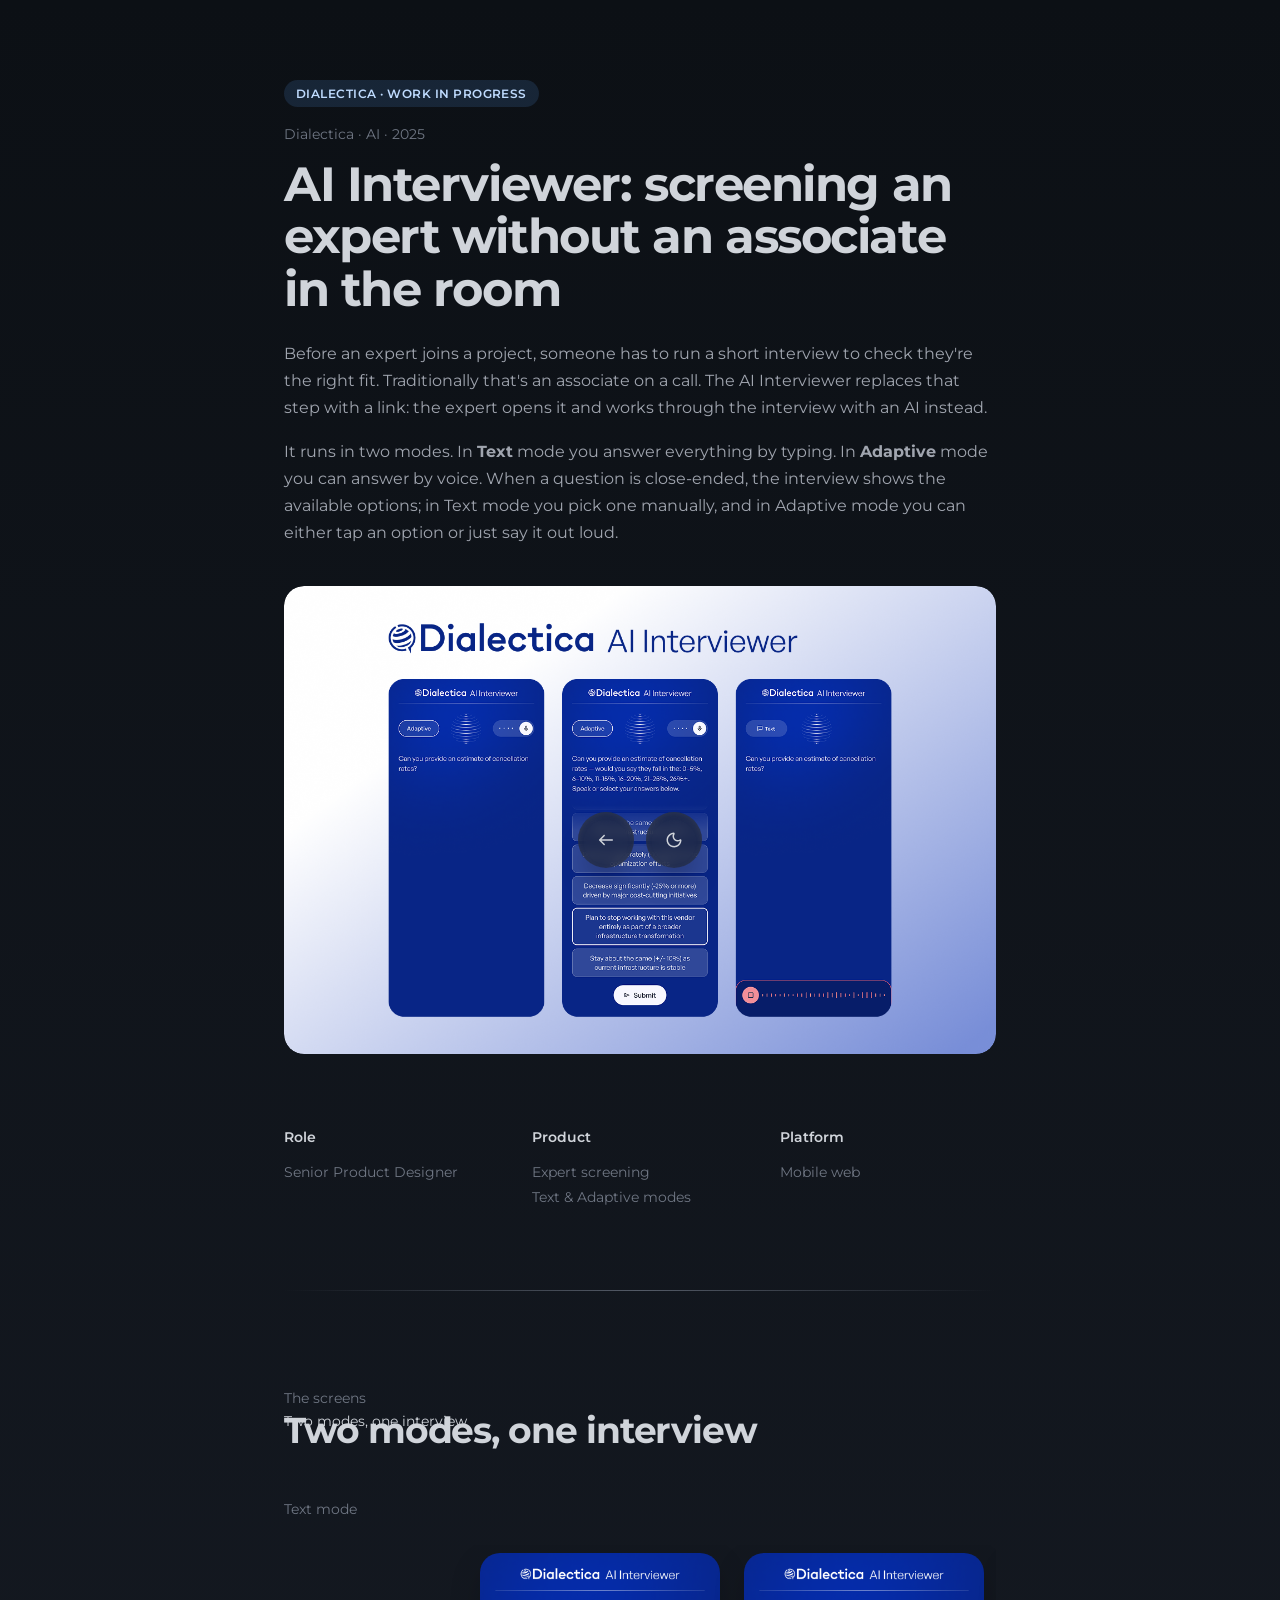
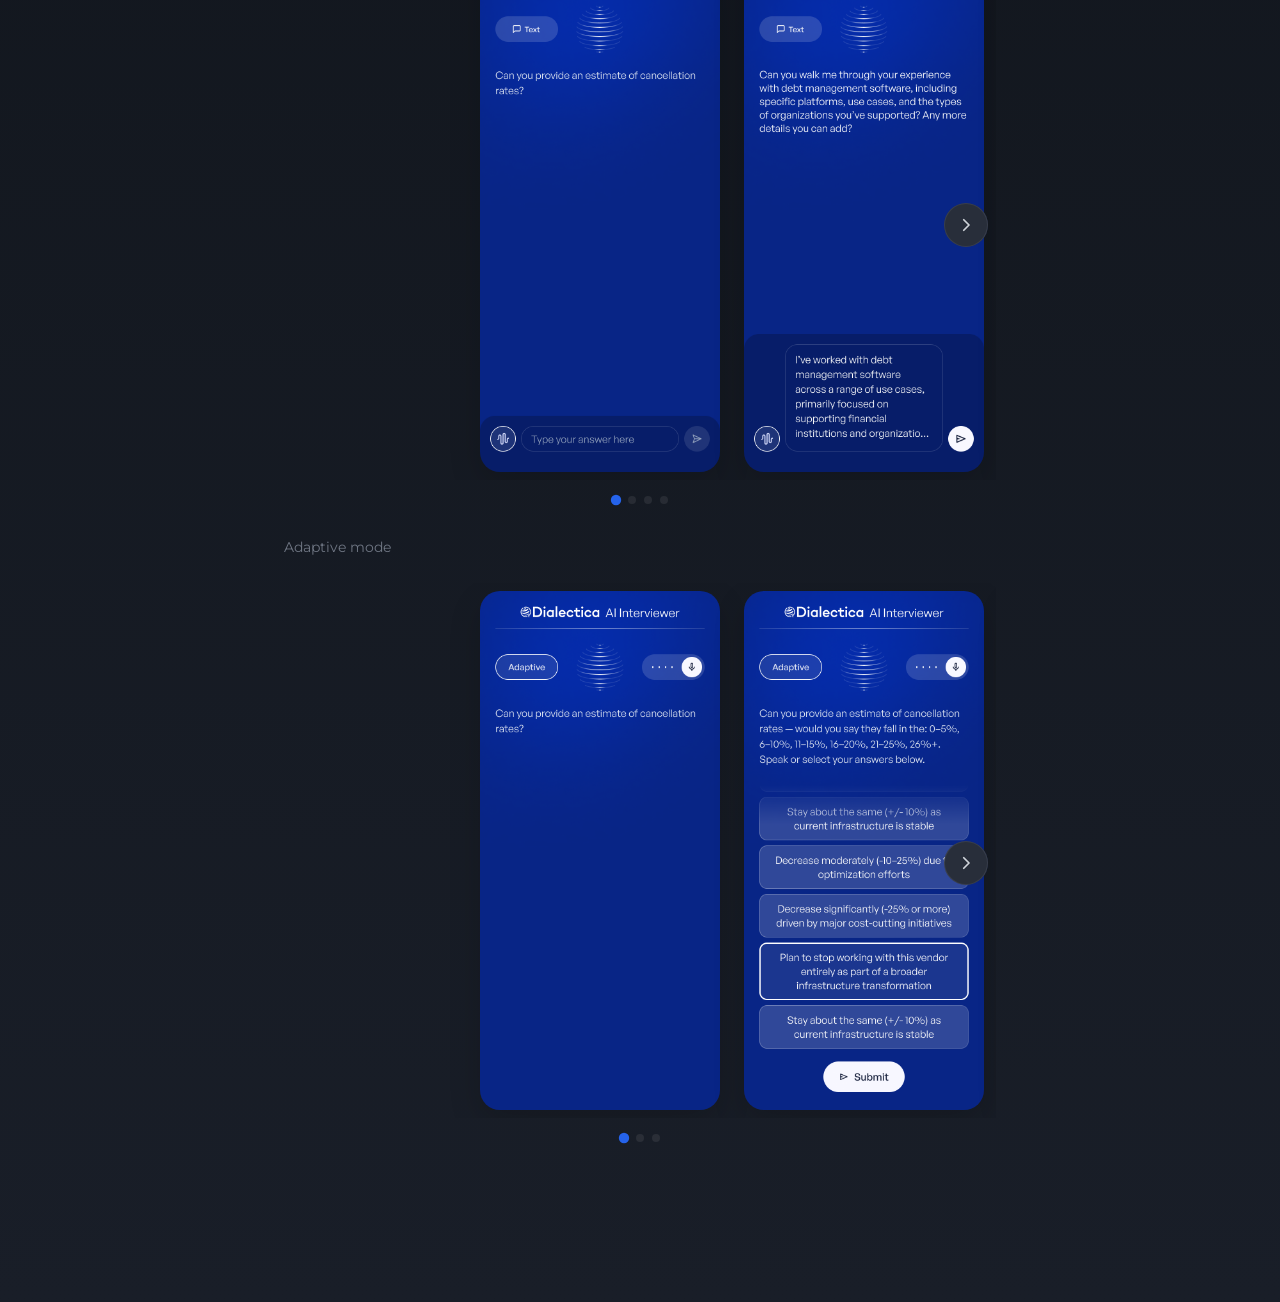
==== commit 17cd3d6f: "Redesign Navbar to 3 parts" ====
--- a/case-study-ai-interviewer.html
+++ b/case-study-ai-interviewer.html
@@ -241,7 +241,6 @@
         <path d="M6.6709 3.96967C6.96379 3.67678 7.43855 3.67678 7.73145 3.96967C8.02425 4.26257 8.02431 4.73735 7.73145 5.03022L4.51172 8.24996H15.3008C15.715 8.24996 16.0508 8.58574 16.0508 8.99996C16.0508 9.41415 15.715 9.74996 15.3008 9.74996H4.51172L7.73145 12.9697C8.02425 13.2626 8.02431 13.7374 7.73145 14.0302C7.43858 14.3231 6.96379 14.323 6.6709 14.0302L2.1709 9.53023C2.13891 9.49824 2.11094 9.46355 2.08594 9.42769C2.05521 9.38359 2.0286 9.33641 2.00781 9.28609C1.98707 9.23581 1.97223 9.18371 1.96289 9.13082C1.9554 9.08831 1.95118 9.04462 1.95117 8.99996C1.95117 8.95465 1.95519 8.91023 1.96289 8.86714C1.97198 8.81631 1.98622 8.76617 2.00586 8.71773L2.00977 8.70796C2.02135 8.68057 2.03713 8.65546 2.05176 8.62984C2.0842 8.57299 2.12238 8.5182 2.1709 8.46968L6.6709 3.96967Z" fill="currentColor"/>
       </svg>
     </a>
-    <span class="back-nav-title">AI Interviewer</span>
   </nav>
   <div class="mode-dock">
     <button class="back-nav-theme-btn" aria-label="Toggle theme" id="themeToggle">
--- a/design-system.css
+++ b/design-system.css
@@ -957,6 +957,20 @@
   flex-shrink: 0;
 }
 
+/* Middle pill holding the Present button. Hugs its content on desktop;
+   flexes to fill the row on mobile (see responsive block). */
+.present-dock {
+  display: flex;
+  align-items: center;
+  padding: var(--space-4);
+  background: var(--nav-bg);
+  backdrop-filter: blur(6px);
+  -webkit-backdrop-filter: blur(6px);
+  border-radius: var(--radius-pill);
+  box-shadow: var(--nav-shadow);
+  flex-shrink: 0;
+}
+
 
 /* ── Present Button ── */
 
@@ -964,18 +978,24 @@
   display: flex;
   align-items: center;
   justify-content: center;
-  width: 48px;
+  gap: var(--space-8);
   height: 48px;
-  padding: 0;
+  padding: 0 var(--space-16);
   border-radius: var(--radius-pill);
   border: none;
   background: transparent;
   cursor: pointer;
   color: var(--icon-color);
+  font-family: var(--font-sans);
+  font-size: var(--font-small);
+  font-weight: 500;
+  white-space: nowrap;
   transition: background 0.2s var(--ease),
               transform 0.15s var(--ease);
   -webkit-tap-highlight-color: transparent;
 }
+
+.back-nav-present-btn svg { flex-shrink: 0; }
 
 @media (hover: hover) {
   .back-nav-present-btn:not(:disabled):hover { background: var(--hover); }
@@ -1031,6 +1051,69 @@
   font-size: 20px;
   font-weight: 300;
   color: var(--text-secondary);
+}
+
+/* Blur/tint band behind the pinned header on mobile. Mirror of the nav scrim:
+   five compounding backdrop-blur layers, each masked to its own band, ramping
+   to strongest at the top screen edge where content rises under the bar. Off on
+   desktop, where the header sits static in the flow. */
+.present-topbar-scrim {
+  position: absolute;
+  top: 0;
+  left: 0;
+  width: 100vw;
+  margin-left: calc((100% - 100vw) / 2);
+  height: calc(100% + 16px);
+  z-index: -1;
+  pointer-events: none;
+  display: none;
+}
+
+.present-topbar-scrim > span { position: absolute; inset: 0; }
+
+/* Tint — strongest at the top edge, gone before the bottom. */
+.present-topbar-scrim::after {
+  content: '';
+  position: absolute;
+  inset: 0;
+  background: linear-gradient(180deg, var(--shead-tint) 0%, transparent 100%);
+}
+
+/* Bands run bottom to top: weakest and lowest first, strongest against the top
+   edge, each overlapping its neighbours so no step is visible. */
+.present-topbar-scrim > span:nth-child(1) {
+  -webkit-backdrop-filter: blur(0.5px);
+          backdrop-filter: blur(0.5px);
+  -webkit-mask-image: linear-gradient(to top, transparent 0%, #000 14%, #000 29%, transparent 43%);
+          mask-image: linear-gradient(to top, transparent 0%, #000 14%, #000 29%, transparent 43%);
+}
+
+.present-topbar-scrim > span:nth-child(2) {
+  -webkit-backdrop-filter: blur(1px);
+          backdrop-filter: blur(1px);
+  -webkit-mask-image: linear-gradient(to top, transparent 14%, #000 29%, #000 43%, transparent 57%);
+          mask-image: linear-gradient(to top, transparent 14%, #000 29%, #000 43%, transparent 57%);
+}
+
+.present-topbar-scrim > span:nth-child(3) {
+  -webkit-backdrop-filter: blur(2px);
+          backdrop-filter: blur(2px);
+  -webkit-mask-image: linear-gradient(to top, transparent 29%, #000 43%, #000 57%, transparent 71%);
+          mask-image: linear-gradient(to top, transparent 29%, #000 43%, #000 57%, transparent 71%);
+}
+
+.present-topbar-scrim > span:nth-child(4) {
+  -webkit-backdrop-filter: blur(4px);
+          backdrop-filter: blur(4px);
+  -webkit-mask-image: linear-gradient(to top, transparent 43%, #000 57%, #000 71%, transparent 86%);
+          mask-image: linear-gradient(to top, transparent 43%, #000 57%, #000 71%, transparent 86%);
+}
+
+.present-topbar-scrim > span:nth-child(5) {
+  -webkit-backdrop-filter: blur(8px);
+          backdrop-filter: blur(8px);
+  -webkit-mask-image: linear-gradient(to top, transparent 57%, #000 71%, #000 100%);
+          mask-image: linear-gradient(to top, transparent 57%, #000 71%, #000 100%);
 }
 
 /* Column wrapper: the stage row with the centred arrows beneath it. Carries the
@@ -1170,7 +1253,7 @@
   left: 0;
   width: 100vw;
   margin-left: calc((100% - 100vw) / 2);
-  height: calc(100% + 48px);
+  height: calc(100% + 8px);
   z-index: -1;
   pointer-events: none;
   display: none;
@@ -1224,8 +1307,8 @@
 }
 
 .present-arrow {
-  width: 40px;
-  height: 40px;
+  width: 48px;
+  height: 48px;
   border-radius: var(--radius-pill);
   border: 1px solid var(--border-meta);
   background: transparent;
@@ -1316,8 +1399,10 @@
 }
 
 /* Floating step indicators: pinned to the right edge of the frame, vertically
-   centred, overlaid so they never affect layout or padding. Shown only when an
-   image needs more than one window. */
+   centred, overlaid so they never affect layout or padding. Passive, driven
+   only by the arrows. A container shows one kind or the other, never both:
+   dots for a set of images you switch between, the line for one tall image you
+   step down through. */
 .present-dots {
   position: absolute;
   top: 50%;
@@ -1327,7 +1412,7 @@
   flex-direction: column;
   gap: var(--space-8);
   align-items: center;
-  pointer-events: auto;
+  pointer-events: none;
 }
 
 .present-dot {
@@ -1335,13 +1420,38 @@
   height: 6px;
   border-radius: var(--radius-pill);
   background: var(--present-bg);
-  cursor: pointer;
   transition: background 0.2s var(--ease), transform 0.2s var(--ease);
 }
 
 .present-dot.is-active {
   background: var(--icon-color);
   transform: scale(1.2);
+}
+
+/* Minimap line: a 2px vertical track, 64px tall, in the same spot as the dots.
+   The light track is the whole image; the dark thumb is the slice currently on
+   screen, its height the visible fraction and its top the scroll position, so
+   it lands flush at the bottom on the last step. */
+.present-line {
+  position: absolute;
+  top: 50%;
+  right: 11px;
+  transform: translateY(-50%);
+  width: 2px;
+  height: 64px;
+  border-radius: var(--radius-pill);
+  background: var(--present-bg);
+  overflow: hidden;
+  pointer-events: none;
+}
+
+.present-line-thumb {
+  position: absolute;
+  left: 0;
+  width: 100%;
+  border-radius: var(--radius-pill);
+  background: var(--icon-color);
+  transition: top 0.4s var(--ease), height 0.4s var(--ease);
 }
 
 .present-close {
@@ -1366,15 +1476,28 @@
 }
 
 @media (max-width: 900px) {
+  /* Only the middle content scrolls; the bars are pinned to the viewport so the
+     overscroll bounce can't drag them along. */
+  .present-overlay { overscroll-behavior: contain; }
+  .present-topbar {
+    position: fixed;
+    top: 0;
+    left: 0;
+    right: 0;
+    z-index: 6;
+  }
+  .present-topbar-scrim { display: block; }
   .present-frame {
-    padding: var(--space-24) var(--space-24) 0;
+    padding: 80px var(--space-24) 88px;
   }
   .present-nav {
-    position: sticky;
+    position: fixed;
     bottom: 0;
-    z-index: 5;
+    left: 0;
+    right: 0;
+    z-index: 6;
     margin-bottom: 0;
-    padding: var(--space-16) 0;
+    padding: var(--space-12) 0;
   }
   .present-nav-scrim { display: block; }
   .present-stage {
@@ -1415,7 +1538,18 @@
 
 @media (max-width: 768px) {
   .back-nav { bottom: 16px; }
-  .nav-cluster { bottom: 16px; }
+
+  /* Cluster spans the row so the Present pill has space to fill. */
+  .nav-cluster {
+    bottom: 16px;
+    left: var(--space-16);
+    right: var(--space-16);
+    transform: none;
+  }
+
+  /* Present pill grows to fill the gap between the back and theme pills. */
+  .present-dock { flex: 1; }
+  .present-dock .back-nav-present-btn { width: 100%; }
 
   .page { --page-gutter: var(--space-20); padding: var(--space-48) 0 140px; }
 
